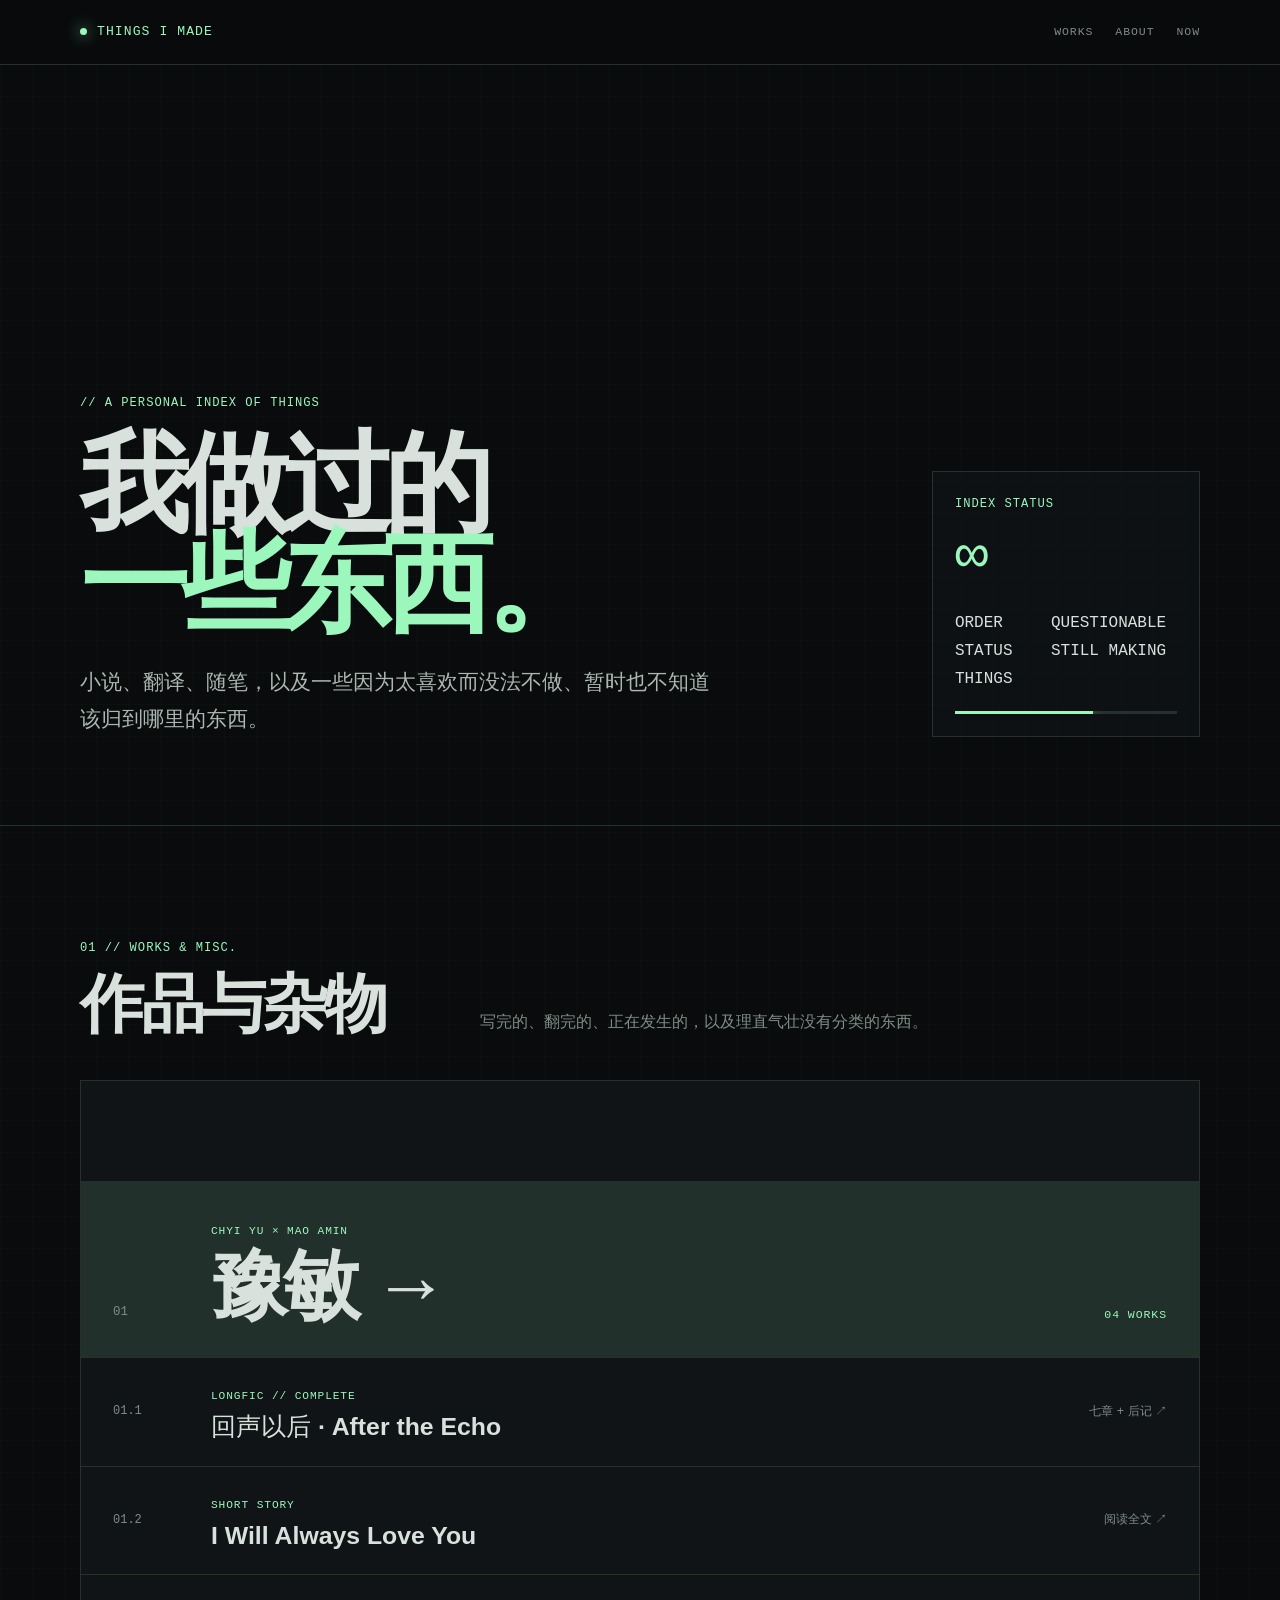
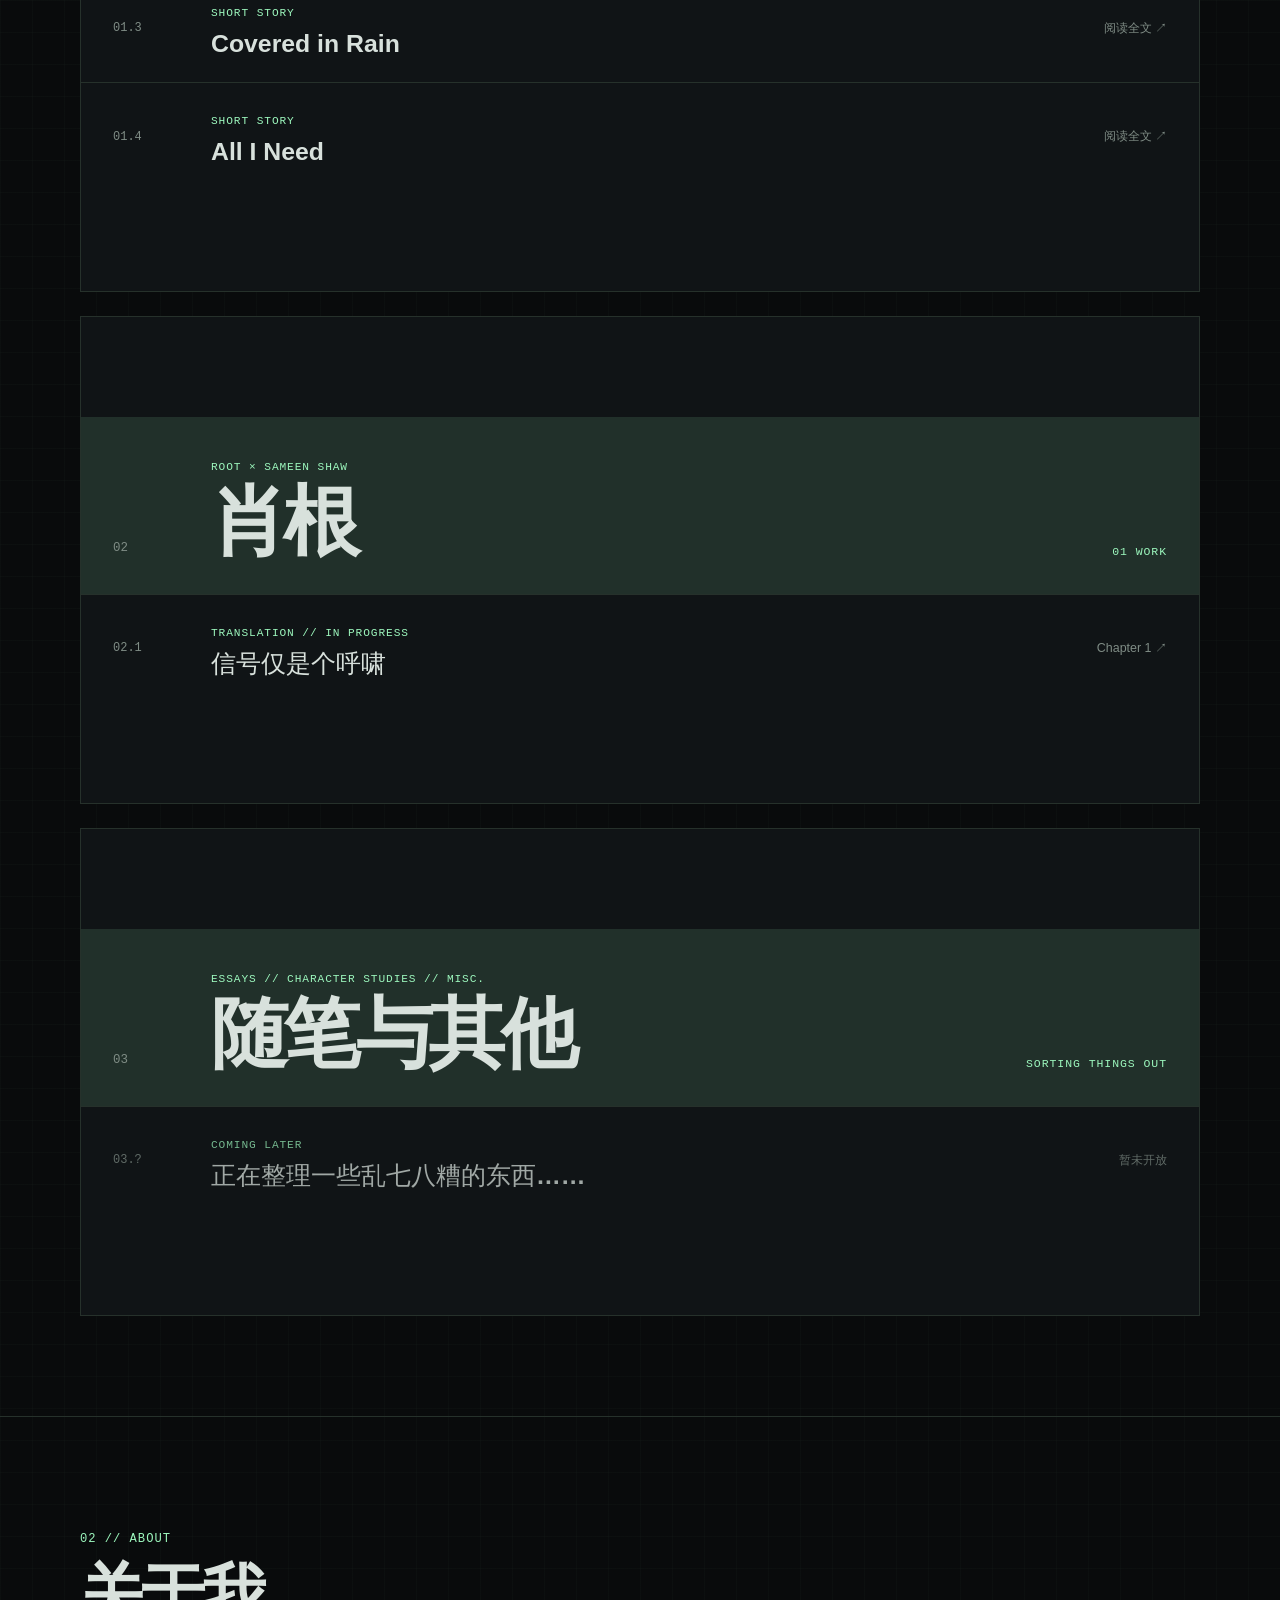
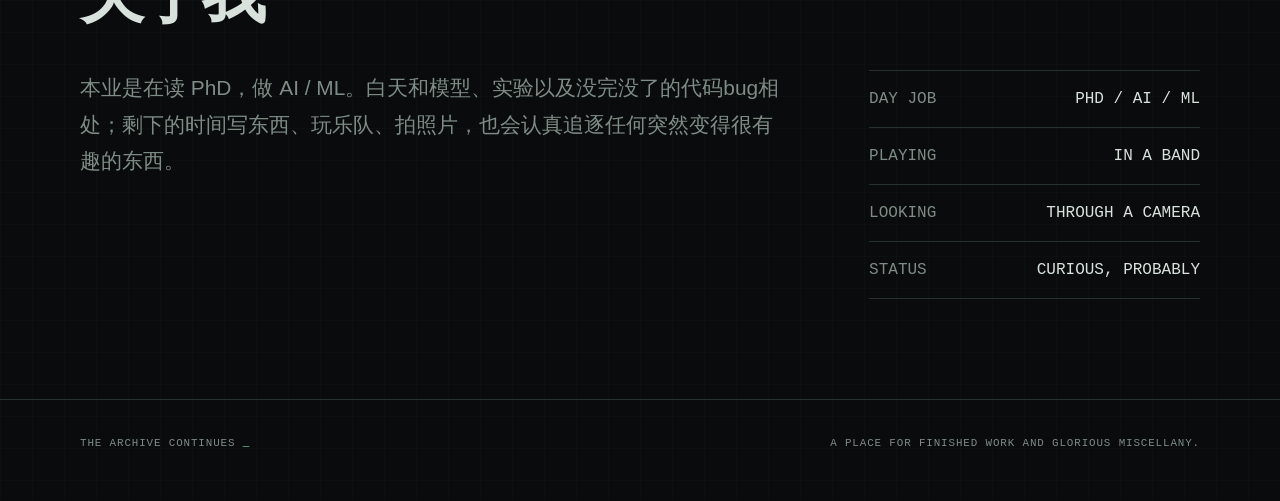
==== index.html @ 4dec9d62 "Publish personal fandom homepage" ====
<!doctype html>
<html lang="zh-CN">
<head>
  <meta charset="utf-8">
  <meta name="viewport" content="width=device-width, initial-scale=1">
  <meta name="description" content="小说、翻译、随笔，以及一些暂时不知道该归到哪里的东西。">
  <meta name="theme-color" content="#090b0c">
  <title>个人作品与杂物</title>
  <style>
    :root {
      color-scheme: dark;
      --bg: #090b0c;
      --panel: #101416;
      --panel-bright: #141a17;
      --text: #d8e1dc;
      --muted: #7f8c85;
      --signal: #9cf7bd;
      --signal-soft: rgba(156, 247, 189, .12);
      --line: #26312b;
      --page: 1120px;
    }

    * { box-sizing: border-box; }
    html { scroll-behavior: smooth; }

    body {
      margin: 0;
      min-width: 320px;
      background:
        linear-gradient(rgba(156, 247, 189, .018) 1px, transparent 1px),
        linear-gradient(90deg, rgba(156, 247, 189, .018) 1px, transparent 1px),
        var(--bg);
      background-size: 32px 32px;
      color: var(--text);
      font-family: -apple-system, BlinkMacSystemFont, "PingFang SC", "Hiragino Sans GB", "Microsoft YaHei", Arial, sans-serif;
      line-height: 1.75;
    }

    a { color: inherit; }
    a:focus-visible { outline: 2px solid var(--signal); outline-offset: 5px; }

    .mono {
      font-family: ui-monospace, SFMono-Regular, Menlo, Monaco, Consolas, monospace;
    }

    .shell {
      width: min(var(--page), calc(100% - 48px));
      margin: 0 auto;
    }

    .site-header {
      position: sticky;
      z-index: 10;
      top: 0;
      border-bottom: 1px solid var(--line);
      background: rgba(9, 11, 12, .88);
      backdrop-filter: blur(14px);
    }

    .site-header .shell {
      min-height: 64px;
      display: flex;
      align-items: center;
      justify-content: space-between;
      gap: 24px;
    }

    .brand, .nav a, .eyebrow, .section-label, .work-meta, .status-line, .footer-line {
      font-family: ui-monospace, SFMono-Regular, Menlo, Monaco, Consolas, monospace;
      letter-spacing: .08em;
      text-transform: uppercase;
    }

    .brand {
      color: var(--signal);
      font-size: .82rem;
      text-decoration: none;
    }

    .brand::before {
      content: "";
      display: inline-block;
      width: 7px;
      height: 7px;
      margin-right: 10px;
      border-radius: 50%;
      background: var(--signal);
      box-shadow: 0 0 16px var(--signal);
      animation: pulse 2.2s ease-in-out infinite;
    }

    .nav { display: flex; gap: 22px; }
    .nav a {
      color: var(--muted);
      font-size: .72rem;
      text-decoration: none;
    }
    .nav a:hover { color: var(--signal); }

    .hero {
      min-height: min(760px, calc(100vh - 64px));
      display: grid;
      grid-template-columns: minmax(0, 1.6fr) minmax(230px, .55fr);
      align-items: end;
      gap: 72px;
      padding: 120px 0 88px;
    }

    .eyebrow, .section-label, .status-line {
      color: var(--signal);
      font-size: .76rem;
    }

    .hero h1 {
      max-width: 790px;
      margin: 20px 0 30px;
      font-size: clamp(3.2rem, 8.5vw, 7.8rem);
      font-weight: 650;
      letter-spacing: -.07em;
      line-height: .92;
    }

    .hero h1 span {
      display: block;
      color: var(--signal);
    }

    .intro {
      max-width: 640px;
      margin: 0;
      color: #abb7b0;
      font-size: clamp(1.05rem, 2vw, 1.3rem);
    }

    .receiver {
      padding: 22px;
      border: 1px solid var(--line);
      background: rgba(16, 20, 22, .74);
    }

    .receiver p { margin: 0; }
    .receiver .readout {
      margin: 14px 0 24px;
      color: var(--signal);
      font-size: clamp(2rem, 5vw, 3.5rem);
      line-height: 1;
    }

    .meter {
      height: 3px;
      margin-top: 18px;
      overflow: hidden;
      background: var(--line);
    }

    .meter::after {
      content: "";
      display: block;
      width: 62%;
      height: 100%;
      background: var(--signal);
      box-shadow: 0 0 14px var(--signal);
    }

    section { padding: 100px 0; border-top: 1px solid var(--line); }

    .section-head {
      display: grid;
      grid-template-columns: 1fr 2fr;
      align-items: end;
      gap: 40px;
      margin-bottom: 44px;
    }

    .section-head h2 {
      margin: 0;
      font-size: clamp(2rem, 5vw, 4rem);
      font-weight: 600;
      letter-spacing: -.045em;
      line-height: 1;
    }

    .section-note { margin: 0; color: var(--muted); }

    .works { display: grid; gap: 12px; }

    .work {
      position: relative;
      display: grid;
      grid-template-columns: 70px minmax(0, 1fr) auto;
      align-items: center;
      gap: 28px;
      min-height: 150px;
      padding: 28px 32px;
      border: 1px solid var(--line);
      background: var(--panel);
      text-decoration: none;
      transition: border-color .2s ease, background .2s ease, transform .2s ease;
    }

    a.work:hover {
      border-color: var(--signal);
      background: var(--panel-bright);
      transform: translateX(5px);
    }

    .work-number { color: var(--muted); font-size: .78rem; }
    .work h3 { margin: 4px 0 6px; font-size: clamp(1.3rem, 3vw, 2rem); line-height: 1.2; }
    .work p { margin: 0; color: var(--muted); }
    .work-meta { color: var(--signal); font-size: .7rem; }
    .arrow { color: var(--signal); font-size: 1.5rem; }

    .work.placeholder { opacity: .5; }
    .work.placeholder .arrow { color: var(--muted); }

    .pairings { display: grid; gap: 24px; }

    .pairing {
      overflow: hidden;
      border: 1px solid var(--line);
      background: var(--panel);
    }

    .pairing-head {
      display: grid;
      grid-template-columns: 70px minmax(0, 1fr) auto;
      align-items: end;
      gap: 28px;
      padding: 34px 32px;
      border-bottom: 1px solid var(--line);
      background: var(--signal-soft);
    }

    .pairing-head h3 {
      margin: 4px 0 0;
      font-size: clamp(2.3rem, 6vw, 4.8rem);
      font-weight: 620;
      letter-spacing: -.06em;
      line-height: 1;
    }

    .pairing-home { display: block; text-decoration: none; }
    .pairing-home h3 { transition: color .2s ease; }
    .pairing-home:hover h3 { color: var(--signal); }

    .pairing-count {
      color: var(--signal);
      font: .72rem/1.4 ui-monospace, SFMono-Regular, Menlo, Monaco, Consolas, monospace;
      letter-spacing: .08em;
      text-transform: uppercase;
    }

    .piece {
      display: grid;
      grid-template-columns: 70px minmax(0, 1fr) auto;
      align-items: center;
      gap: 28px;
      min-height: 108px;
      padding: 22px 32px;
      border-bottom: 1px solid var(--line);
      text-decoration: none;
      transition: color .2s ease, background .2s ease, padding .2s ease;
    }

    .piece:last-child { border-bottom: 0; }
    a.piece:hover { color: var(--signal); background: var(--panel-bright); padding-left: 38px; }
    .piece-number { color: var(--muted); font-size: .75rem; }
    .piece h4 { margin: 3px 0 0; font-size: clamp(1.15rem, 2.5vw, 1.55rem); font-weight: 550; line-height: 1.3; }
    .piece-note { color: var(--muted); font-size: .78rem; }
    .piece.pending { opacity: .72; }

    .about-grid {
      display: grid;
      grid-template-columns: minmax(0, 1.5fr) minmax(260px, .7fr);
      gap: 80px;
      align-items: start;
    }

    .about-copy {
      margin: 0;
      font-size: clamp(1.4rem, 3vw, 2.25rem);
      line-height: 1.5;
      letter-spacing: -.025em;
    }

    .about-copy p { margin: 0 0 1em; }
    .about-copy p:last-child { margin-bottom: 0; }
    .about-copy .aside-note { color: var(--muted); font-size: .58em; line-height: 1.75; letter-spacing: 0; }

    .placeholder-copy { color: var(--muted); }

    .details {
      margin: 0;
      border-top: 1px solid var(--line);
    }

    .details div {
      display: grid;
      grid-template-columns: 90px 1fr;
      gap: 18px;
      padding: 14px 0;
      border-bottom: 1px solid var(--line);
    }

    .details dt { color: var(--muted); }
    .details dd { margin: 0; text-align: right; }
    .details a { color: var(--signal); text-underline-offset: 4px; }

    footer { padding: 34px 0 48px; border-top: 1px solid var(--line); }
    footer .shell { display: flex; justify-content: space-between; gap: 24px; }
    .footer-line { margin: 0; color: var(--muted); font-size: .68rem; }
    .cursor { color: var(--signal); animation: blink 1s steps(1) infinite; }

    @keyframes pulse { 50% { opacity: .35; box-shadow: 0 0 4px var(--signal); } }
    @keyframes blink { 50% { opacity: 0; } }

    @media (max-width: 760px) {
      .shell { width: min(100% - 32px, var(--page)); }
      .nav { gap: 14px; }
      .nav a:nth-child(2) { display: none; }
      .hero { min-height: auto; grid-template-columns: 1fr; gap: 50px; padding: 92px 0 64px; }
      .hero h1 { letter-spacing: -.055em; }
      section { padding: 72px 0; }
      .section-head, .about-grid { grid-template-columns: 1fr; gap: 24px; }
      .work { grid-template-columns: 38px 1fr auto; gap: 14px; padding: 24px 18px; }
      .work p { display: none; }
      .pairing-head { grid-template-columns: 38px 1fr; gap: 14px; padding: 26px 18px; }
      .pairing-count { grid-column: 2; }
      .piece { grid-template-columns: 38px 1fr; gap: 14px; padding: 20px 18px; }
      .piece-note { grid-column: 2; }
      a.piece:hover { padding-left: 18px; }
      footer .shell { display: block; }
      .footer-line + .footer-line { margin-top: 8px; }
    }

    @media (prefers-reduced-motion: reduce) {
      html { scroll-behavior: auto; }
      *, *::before, *::after { animation: none !important; transition: none !important; }
    }
  </style>
</head>
<body>
  <header class="site-header">
    <div class="shell">
      <a class="brand" href="#top">Things I Made</a>
      <nav class="nav" aria-label="主导航">
        <a href="#works">Works</a>
        <a href="#about">About</a>
        <a href="#now">Now</a>
      </nav>
    </div>
  </header>

  <main id="top">
    <div class="shell hero">
      <div>
        <p class="eyebrow">// A personal index of things</p>
        <h1>我做过的<span>一些东西。</span></h1>
        <p class="intro">小说、翻译、随笔，以及一些因为太喜欢而没法不做、暂时也不知道该归到哪里的东西。</p>
      </div>

      <aside class="receiver mono" aria-label="主页状态">
        <p class="status-line">Index status</p>
        <p class="readout">∞</p>
        <p>ORDER&nbsp;&nbsp;&nbsp;&nbsp;&nbsp;QUESTIONABLE</p>
        <p>STATUS&nbsp;&nbsp;&nbsp;&nbsp;STILL MAKING THINGS</p>
        <div class="meter" aria-hidden="true"></div>
      </aside>
    </div>

    <section id="works">
      <div class="shell">
        <div class="section-head">
          <div>
            <p class="section-label">01 // Works &amp; Misc.</p>
            <h2>作品与杂物</h2>
          </div>
          <p class="section-note">写完的、翻完的、正在发生的，以及理直气壮没有分类的东西。</p>
        </div>

        <div class="pairings">
          <section class="pairing" aria-labelledby="yumin-heading">
            <header class="pairing-head">
              <span class="work-number mono">01</span>
              <a class="pairing-home" href="../yumin/"><span class="work-meta">Chyi Yu × Mao Amin</span><h3 id="yumin-heading">豫敏 →</h3></a>
              <span class="pairing-count">04 works</span>
            </header>
            <div>
              <a class="piece" href="../yumin/After-the-Echo/">
                <span class="piece-number mono">01.1</span>
                <div><span class="work-meta">Longfic // Complete</span><h4>回声以后 · After the Echo</h4></div>
                <span class="piece-note">七章 + 后记 ↗</span>
              </a>
              <a class="piece" href="../yumin/I-Will-Always-Love-You/">
                <span class="piece-number mono">01.2</span>
                <div><span class="work-meta">Short Story</span><h4>I Will Always Love You</h4></div>
                <span class="piece-note">阅读全文 ↗</span>
              </a>
              <a class="piece" href="../yumin/Covered-in-Rain/">
                <span class="piece-number mono">01.3</span>
                <div><span class="work-meta">Short Story</span><h4>Covered in Rain</h4></div>
                <span class="piece-note">阅读全文 ↗</span>
              </a>
              <a class="piece" href="../yumin/All-I-Need/">
                <span class="piece-number mono">01.4</span>
                <div><span class="work-meta">Short Story</span><h4>All I Need</h4></div>
                <span class="piece-note">阅读全文 ↗</span>
              </a>
            </div>
          </section>

          <section class="pairing" aria-labelledby="shoot-heading">
            <header class="pairing-head">
              <span class="work-number mono">02</span>
              <div><span class="work-meta">Root × Sameen Shaw</span><h3 id="shoot-heading">肖根</h3></div>
              <span class="pairing-count">01 work</span>
            </header>
            <div>
              <a class="piece" href="https://my-fandom-page.github.io/The-Signals-Just-a-Roar/">
                <span class="piece-number mono">02.1</span>
                <div><span class="work-meta">Translation // In Progress</span><h4>信号仅是个呼啸</h4></div>
                <span class="piece-note">Chapter 1 ↗</span>
              </a>
            </div>
          </section>

          <section class="pairing" aria-labelledby="misc-heading">
            <header class="pairing-head">
              <span class="work-number mono">03</span>
              <div><span class="work-meta">Essays // Character Studies // Misc.</span><h3 id="misc-heading">随笔与其他</h3></div>
              <span class="pairing-count">Sorting things out</span>
            </header>
            <div>
              <div class="piece pending">
                <span class="piece-number mono">03.?</span>
                <div><span class="work-meta">Coming later</span><h4>正在整理一些乱七八糟的东西……</h4></div>
                <span class="piece-note">暂未开放</span>
              </div>
            </div>
          </section>
        </div>
      </div>
    </section>

    <section id="about">
      <div class="shell">
        <div class="section-head">
          <div>
            <p class="section-label">02 // About</p>
            <h2>关于我</h2>
          </div>
        </div>

        <div class="about-grid">
          <div class="about-copy">
            <p class="aside-note">本业是在读 PhD，做 AI / ML。白天和模型、实验以及没完没了的代码bug相处；剩下的时间写东西、玩乐队、拍照片，也会认真追逐任何突然变得很有趣的东西。</p>
          </div>

          <dl class="details mono" id="now">
            <div><dt>DAY JOB</dt><dd>PHD / AI / ML</dd></div>
            <div><dt>PLAYING</dt><dd>IN A BAND</dd></div>
            <div><dt>LOOKING</dt><dd>THROUGH A CAMERA</dd></div>
            <div><dt>STATUS</dt><dd>CURIOUS, PROBABLY</dd></div>
          </dl>
        </div>
      </div>
    </section>
  </main>

  <footer>
    <div class="shell">
      <p class="footer-line">The archive continues <span class="cursor">_</span></p>
      <p class="footer-line">A place for finished work and glorious miscellany.</p>
    </div>
  </footer>
</body>
</html>
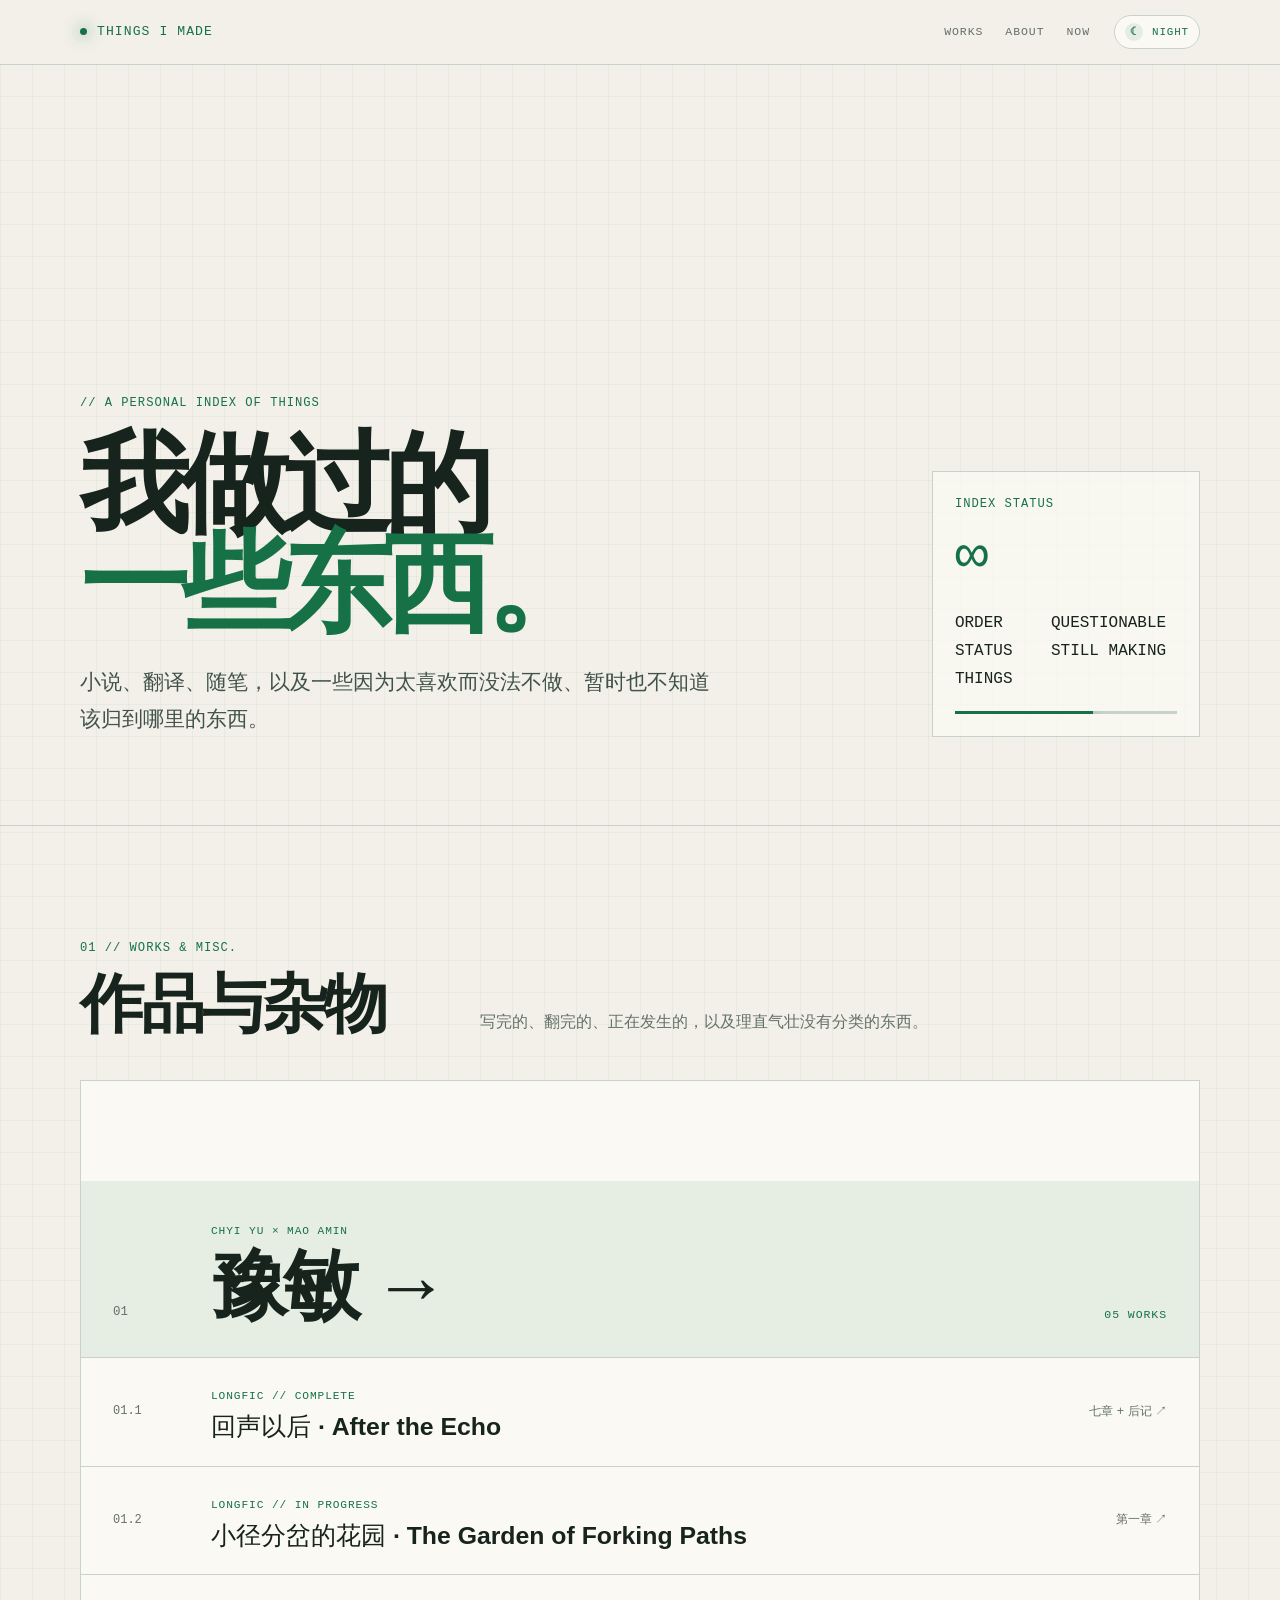
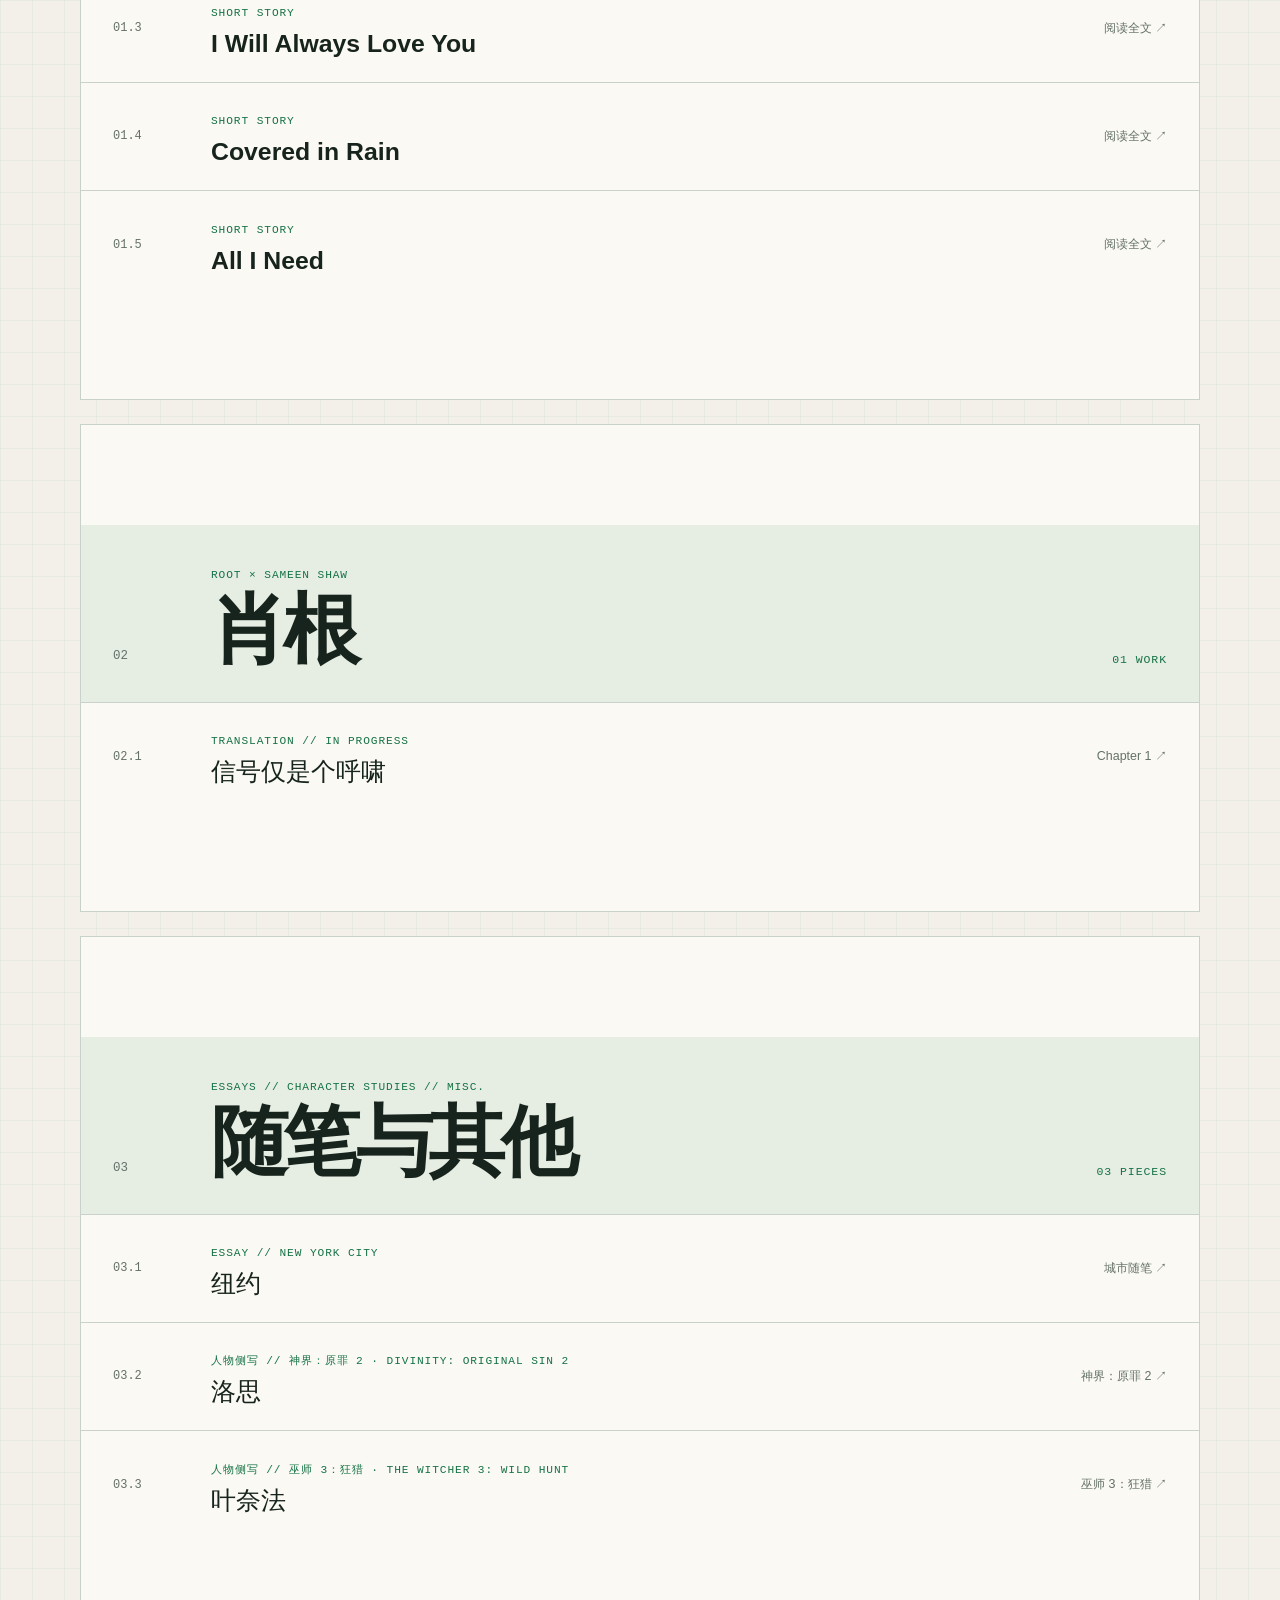
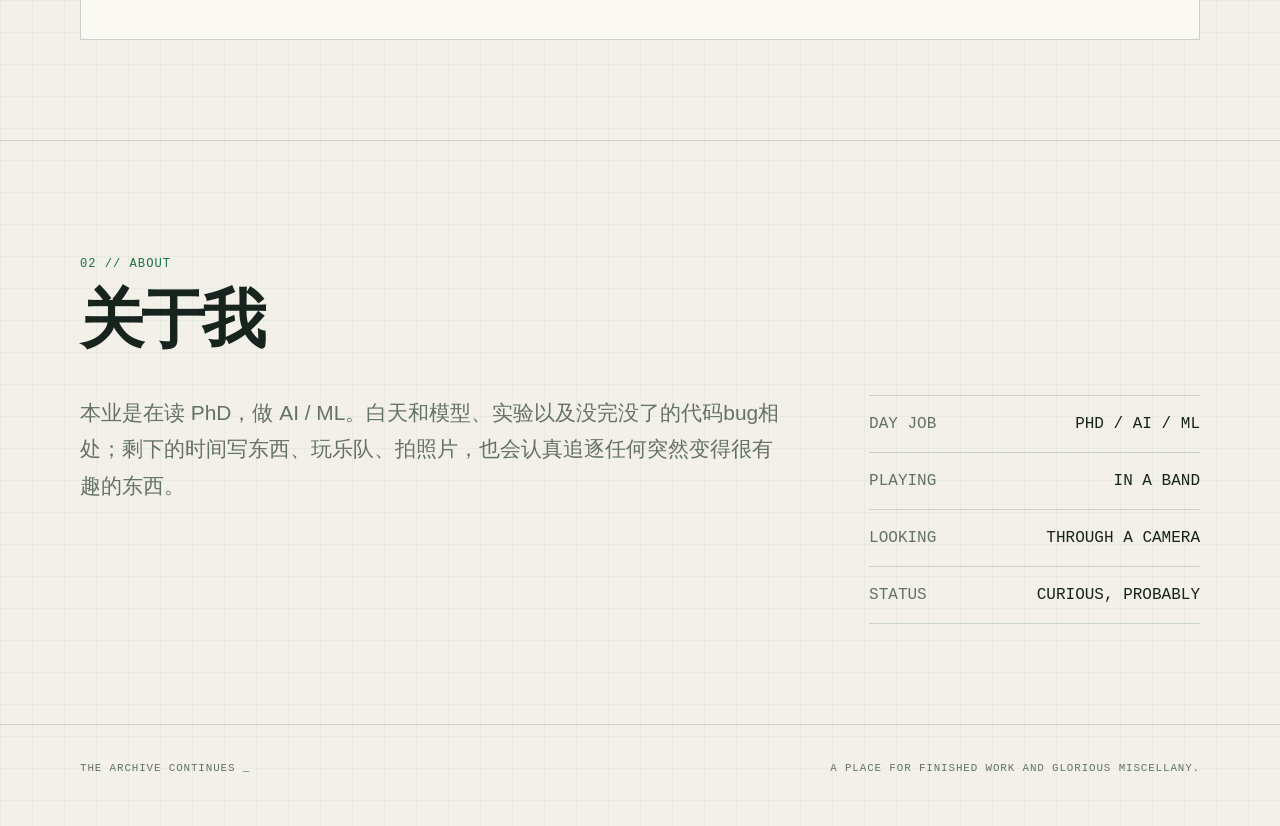
==== commit 87e90a38: "Add selected essays and theme switcher" ====
--- a/index.html
+++ b/index.html
@@ -4,8 +4,15 @@
   <meta charset="utf-8">
   <meta name="viewport" content="width=device-width, initial-scale=1">
   <meta name="description" content="小说、翻译、随笔，以及一些暂时不知道该归到哪里的东西。">
-  <meta name="theme-color" content="#090b0c">
+  <meta name="theme-color" content="#090b0c" id="theme-color">
   <title>个人作品与杂物</title>
+  <script>
+    (() => {
+      const saved = localStorage.getItem("site-theme");
+      const preferred = window.matchMedia("(prefers-color-scheme: dark)").matches ? "dark" : "light";
+      document.documentElement.dataset.theme = saved === "dark" || saved === "light" ? saved : preferred;
+    })();
+  </script>
   <style>
     :root {
       color-scheme: dark;
@@ -17,7 +24,27 @@
       --signal: #9cf7bd;
       --signal-soft: rgba(156, 247, 189, .12);
       --line: #26312b;
+      --grid: rgba(156, 247, 189, .018);
+      --header: rgba(9, 11, 12, .88);
+      --intro: #abb7b0;
+      --glass: rgba(16, 20, 22, .74);
       --page: 1120px;
+    }
+
+    :root[data-theme="light"] {
+      color-scheme: light;
+      --bg: #f2f0e8;
+      --panel: #faf9f3;
+      --panel-bright: #edf4ed;
+      --text: #17231d;
+      --muted: #647168;
+      --signal: #167246;
+      --signal-soft: rgba(22, 114, 70, .09);
+      --line: #c8d2ca;
+      --grid: rgba(22, 114, 70, .048);
+      --header: rgba(242, 240, 232, .9);
+      --intro: #405249;
+      --glass: rgba(250, 249, 243, .8);
     }
 
     * { box-sizing: border-box; }
@@ -27,13 +54,14 @@
       margin: 0;
       min-width: 320px;
       background:
-        linear-gradient(rgba(156, 247, 189, .018) 1px, transparent 1px),
-        linear-gradient(90deg, rgba(156, 247, 189, .018) 1px, transparent 1px),
+        linear-gradient(var(--grid) 1px, transparent 1px),
+        linear-gradient(90deg, var(--grid) 1px, transparent 1px),
         var(--bg);
       background-size: 32px 32px;
       color: var(--text);
       font-family: -apple-system, BlinkMacSystemFont, "PingFang SC", "Hiragino Sans GB", "Microsoft YaHei", Arial, sans-serif;
       line-height: 1.75;
+      transition: background-color .3s ease, color .3s ease;
     }
 
     a { color: inherit; }
@@ -53,8 +81,9 @@
       z-index: 10;
       top: 0;
       border-bottom: 1px solid var(--line);
-      background: rgba(9, 11, 12, .88);
+      background: var(--header);
       backdrop-filter: blur(14px);
+      transition: background-color .3s ease, border-color .3s ease;
     }
 
     .site-header .shell {
@@ -89,13 +118,42 @@
       animation: pulse 2.2s ease-in-out infinite;
     }
 
-    .nav { display: flex; gap: 22px; }
+    .header-actions, .nav { display: flex; align-items: center; }
+    .header-actions { gap: 24px; }
+    .nav { gap: 22px; }
     .nav a {
       color: var(--muted);
       font-size: .72rem;
       text-decoration: none;
     }
     .nav a:hover { color: var(--signal); }
+
+    .theme-toggle {
+      display: inline-flex;
+      align-items: center;
+      gap: 9px;
+      min-width: 82px;
+      padding: 7px 10px;
+      border: 1px solid var(--line);
+      border-radius: 999px;
+      background: var(--panel);
+      color: var(--signal);
+      font: .68rem/1 ui-monospace, SFMono-Regular, Menlo, Monaco, Consolas, monospace;
+      letter-spacing: .08em;
+      cursor: pointer;
+      transition: color .2s ease, border-color .2s ease, background .3s ease, transform .2s ease;
+    }
+    .theme-toggle:hover { border-color: var(--signal); transform: translateY(-1px); }
+    .theme-toggle:focus-visible { outline: 2px solid var(--signal); outline-offset: 4px; }
+    .theme-icon {
+      display: grid;
+      width: 18px;
+      height: 18px;
+      place-items: center;
+      border-radius: 50%;
+      background: var(--signal-soft);
+      font-size: .84rem;
+    }
 
     .hero {
       min-height: min(760px, calc(100vh - 64px));
@@ -128,14 +186,14 @@
     .intro {
       max-width: 640px;
       margin: 0;
-      color: #abb7b0;
+      color: var(--intro);
       font-size: clamp(1.05rem, 2vw, 1.3rem);
     }
 
     .receiver {
       padding: 22px;
       border: 1px solid var(--line);
-      background: rgba(16, 20, 22, .74);
+      background: var(--glass);
     }
 
     .receiver p { margin: 0; }
@@ -219,6 +277,7 @@
       overflow: hidden;
       border: 1px solid var(--line);
       background: var(--panel);
+      transition: background-color .3s ease, border-color .3s ease;
     }
 
     .pairing-head {
@@ -316,8 +375,11 @@
 
     @media (max-width: 760px) {
       .shell { width: min(100% - 32px, var(--page)); }
+      .header-actions { gap: 12px; }
       .nav { gap: 14px; }
       .nav a:nth-child(2) { display: none; }
+      .theme-toggle { min-width: 38px; padding: 7px 9px; }
+      .theme-label { display: none; }
       .hero { min-height: auto; grid-template-columns: 1fr; gap: 50px; padding: 92px 0 64px; }
       .hero h1 { letter-spacing: -.055em; }
       section { padding: 72px 0; }
@@ -343,11 +405,17 @@
   <header class="site-header">
     <div class="shell">
       <a class="brand" href="#top">Things I Made</a>
-      <nav class="nav" aria-label="主导航">
-        <a href="#works">Works</a>
-        <a href="#about">About</a>
-        <a href="#now">Now</a>
-      </nav>
+      <div class="header-actions">
+        <nav class="nav" aria-label="主导航">
+          <a href="#works">Works</a>
+          <a href="#about">About</a>
+          <a href="#now">Now</a>
+        </nav>
+        <button class="theme-toggle" id="theme-toggle" type="button">
+          <span class="theme-icon" aria-hidden="true">☼</span>
+          <span class="theme-label">DAY</span>
+        </button>
+      </div>
     </div>
   </header>
 
@@ -383,7 +451,7 @@
             <header class="pairing-head">
               <span class="work-number mono">01</span>
               <a class="pairing-home" href="../yumin/"><span class="work-meta">Chyi Yu × Mao Amin</span><h3 id="yumin-heading">豫敏 →</h3></a>
-              <span class="pairing-count">04 works</span>
+              <span class="pairing-count">05 works</span>
             </header>
             <div>
               <a class="piece" href="../yumin/After-the-Echo/">
@@ -391,18 +459,23 @@
                 <div><span class="work-meta">Longfic // Complete</span><h4>回声以后 · After the Echo</h4></div>
                 <span class="piece-note">七章 + 后记 ↗</span>
               </a>
+              <a class="piece" href="../yumin/The-Garden-of-Forking-Paths/">
+                <span class="piece-number mono">01.2</span>
+                <div><span class="work-meta">Longfic // In Progress</span><h4>小径分岔的花园 · The Garden of Forking Paths</h4></div>
+                <span class="piece-note">第一章 ↗</span>
+              </a>
               <a class="piece" href="../yumin/I-Will-Always-Love-You/">
-                <span class="piece-number mono">01.2</span>
+                <span class="piece-number mono">01.3</span>
                 <div><span class="work-meta">Short Story</span><h4>I Will Always Love You</h4></div>
                 <span class="piece-note">阅读全文 ↗</span>
               </a>
               <a class="piece" href="../yumin/Covered-in-Rain/">
-                <span class="piece-number mono">01.3</span>
+                <span class="piece-number mono">01.4</span>
                 <div><span class="work-meta">Short Story</span><h4>Covered in Rain</h4></div>
                 <span class="piece-note">阅读全文 ↗</span>
               </a>
               <a class="piece" href="../yumin/All-I-Need/">
-                <span class="piece-number mono">01.4</span>
+                <span class="piece-number mono">01.5</span>
                 <div><span class="work-meta">Short Story</span><h4>All I Need</h4></div>
                 <span class="piece-note">阅读全文 ↗</span>
               </a>
@@ -428,14 +501,24 @@
             <header class="pairing-head">
               <span class="work-number mono">03</span>
               <div><span class="work-meta">Essays // Character Studies // Misc.</span><h3 id="misc-heading">随笔与其他</h3></div>
-              <span class="pairing-count">Sorting things out</span>
+              <span class="pairing-count">03 pieces</span>
             </header>
             <div>
-              <div class="piece pending">
-                <span class="piece-number mono">03.?</span>
-                <div><span class="work-meta">Coming later</span><h4>正在整理一些乱七八糟的东西……</h4></div>
-                <span class="piece-note">暂未开放</span>
-              </div>
+              <a class="piece" href="Sketch/NYC/">
+                <span class="piece-number mono">03.1</span>
+                <div><span class="work-meta">Essay // New York City</span><h4>纽约</h4></div>
+                <span class="piece-note">城市随笔 ↗</span>
+              </a>
+              <a class="piece" href="Sketch/Lohse/">
+                <span class="piece-number mono">03.2</span>
+                <div><span class="work-meta">人物侧写 // 神界：原罪 2 · Divinity: Original Sin 2</span><h4>洛思</h4></div>
+                <span class="piece-note">神界：原罪 2 ↗</span>
+              </a>
+              <a class="piece" href="Sketch/Yennefer/">
+                <span class="piece-number mono">03.3</span>
+                <div><span class="work-meta">人物侧写 // 巫师 3：狂猎 · The Witcher 3: Wild Hunt</span><h4>叶奈法</h4></div>
+                <span class="piece-note">巫师 3：狂猎 ↗</span>
+              </a>
             </div>
           </section>
         </div>
@@ -473,5 +556,35 @@
       <p class="footer-line">A place for finished work and glorious miscellany.</p>
     </div>
   </footer>
+  <script>
+    (() => {
+      const root = document.documentElement;
+      const toggle = document.getElementById("theme-toggle");
+      const icon = toggle.querySelector(".theme-icon");
+      const label = toggle.querySelector(".theme-label");
+      const themeColor = document.getElementById("theme-color");
+      const systemTheme = window.matchMedia("(prefers-color-scheme: dark)");
+
+      const render = (theme) => {
+        const next = theme === "dark" ? "light" : "dark";
+        root.dataset.theme = theme;
+        icon.textContent = next === "light" ? "☼" : "☾";
+        label.textContent = next === "light" ? "DAY" : "NIGHT";
+        toggle.setAttribute("aria-label", `切换至${next === "light" ? "日间" : "夜间"}模式`);
+        toggle.title = toggle.getAttribute("aria-label");
+        themeColor.content = theme === "dark" ? "#090b0c" : "#f2f0e8";
+      };
+
+      render(root.dataset.theme);
+      toggle.addEventListener("click", () => {
+        const next = root.dataset.theme === "dark" ? "light" : "dark";
+        localStorage.setItem("site-theme", next);
+        render(next);
+      });
+      systemTheme.addEventListener("change", (event) => {
+        if (!localStorage.getItem("site-theme")) render(event.matches ? "dark" : "light");
+      });
+    })();
+  </script>
 </body>
 </html>
